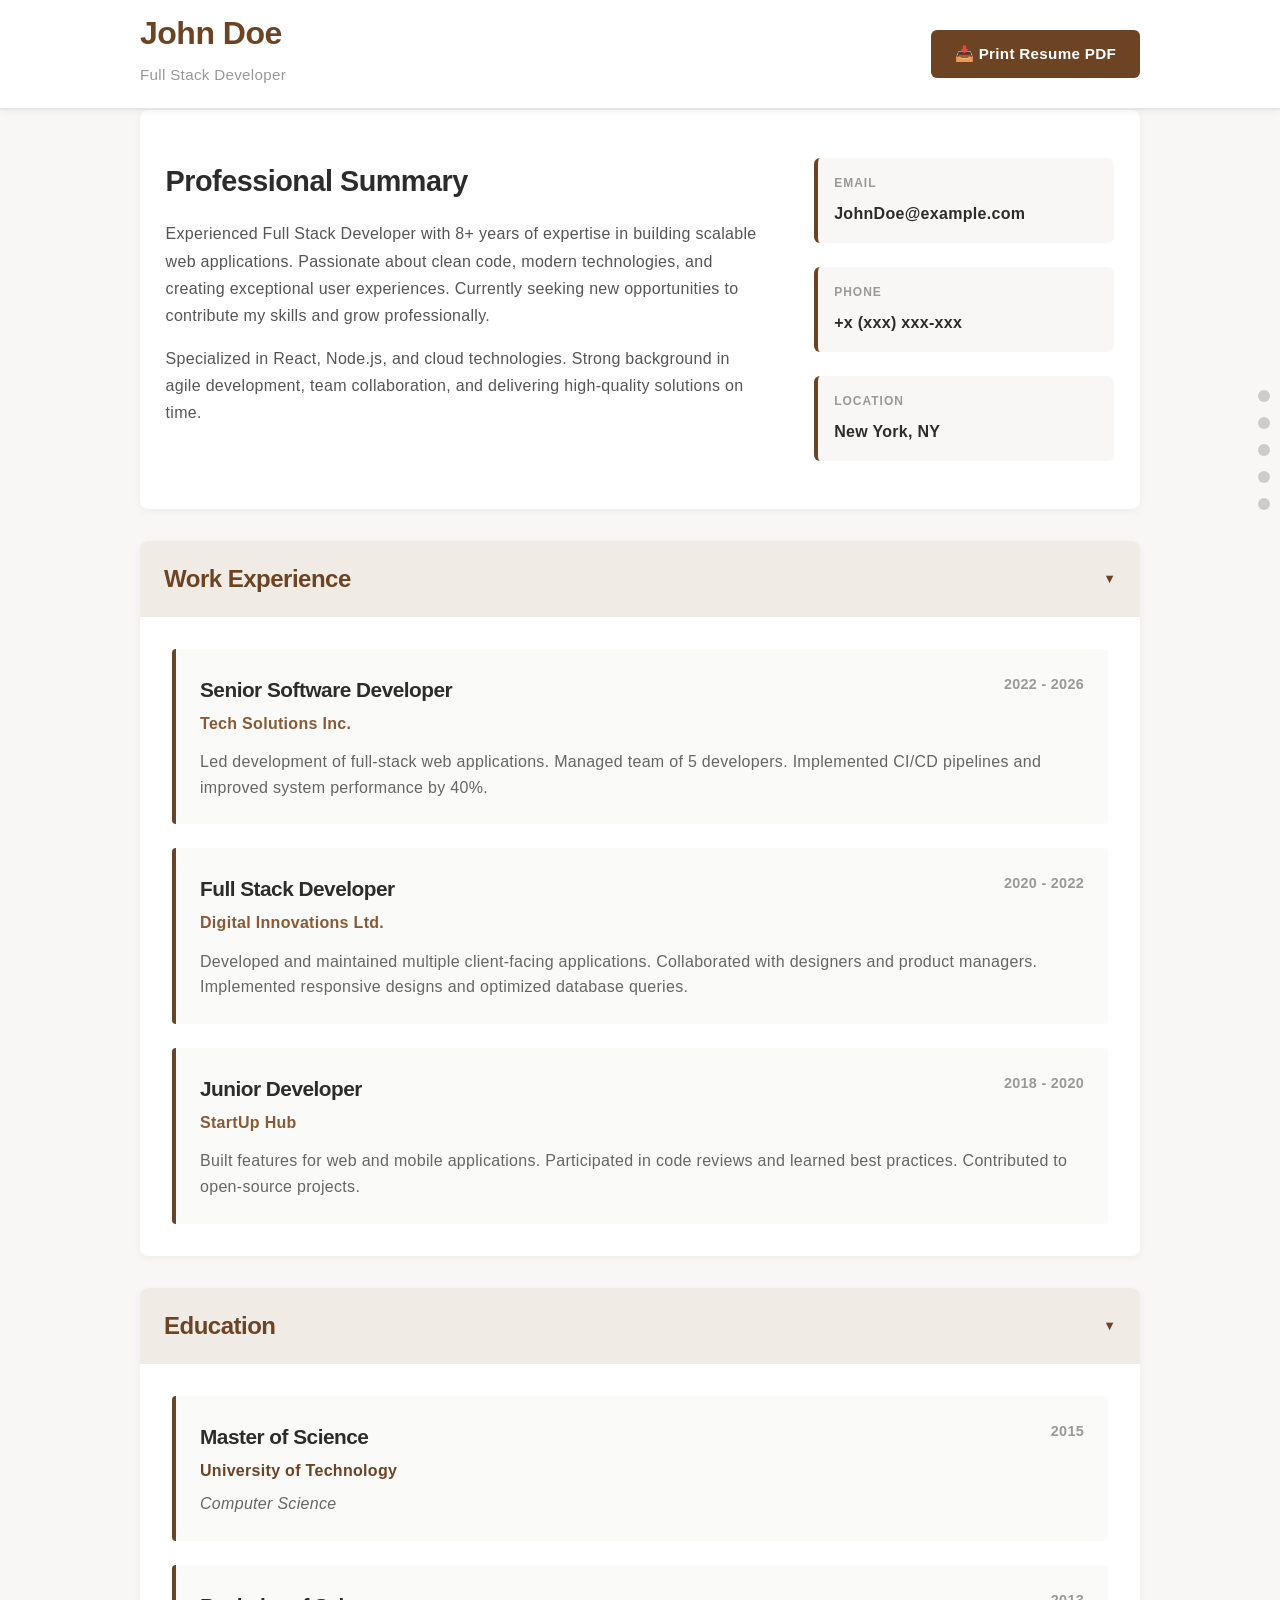
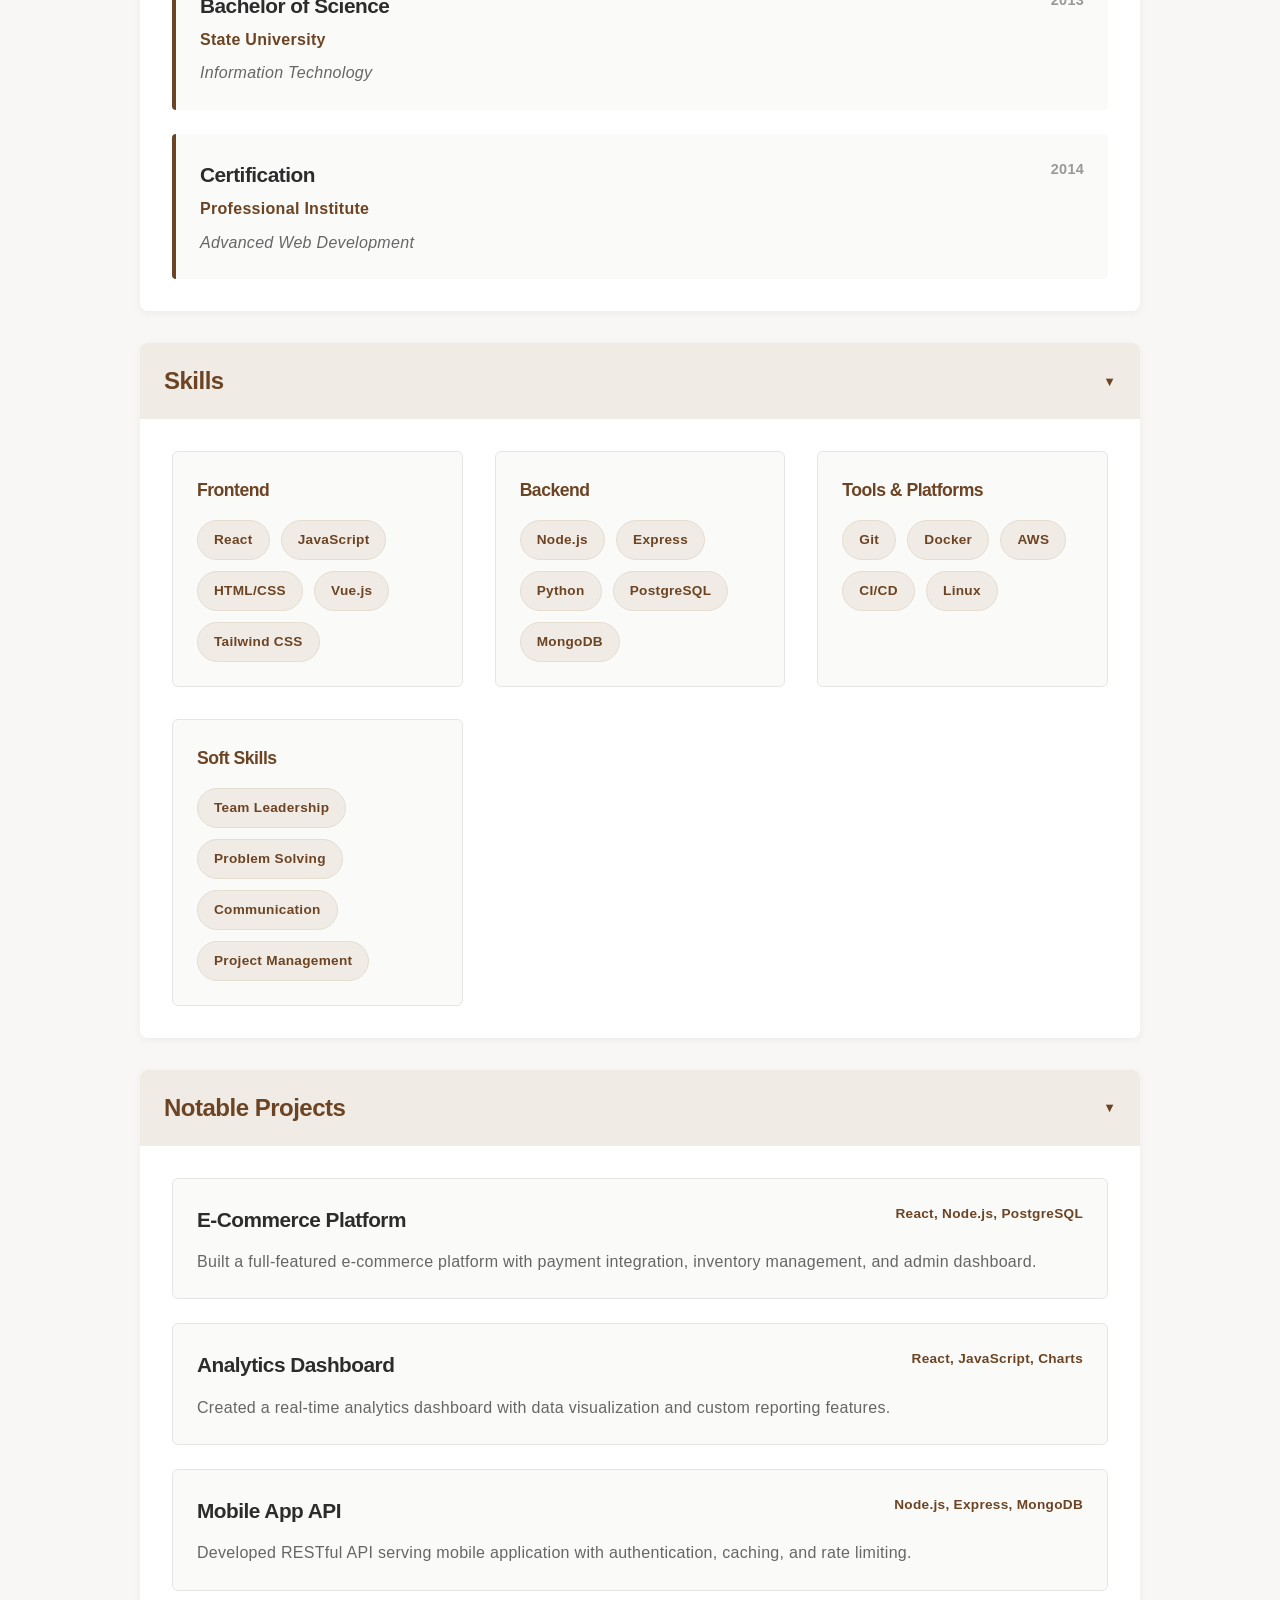
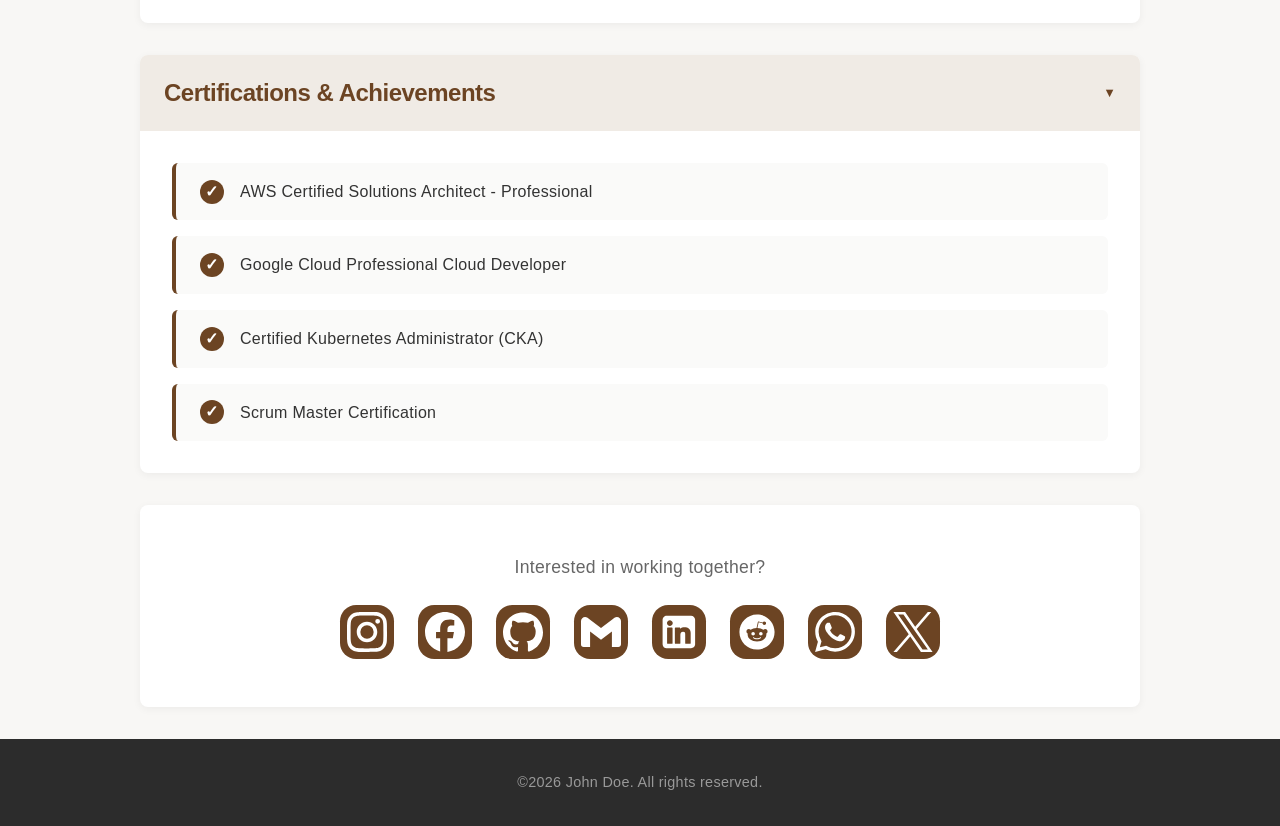
==== portfolio/index.html @ 42bfb852 "a huge changes" ====
<!DOCTYPE html>
<html lang="en">

<head>
    <meta charset="UTF-8">
    <meta name="viewport" content="width=device-width, initial-scale=1.0">
    <meta name="color-scheme" content="light">
    <title></title>
    <link rel="stylesheet" href="portfolio_css.css">
    <script src="portfolio_js.js" defer></script>
</head>

<body>
    <!-- Header/Navigation -->
    <header class="header">
        <div class="container">
            <div class="header-content">
                <div>
                    <h1 class="name"></h1>
                    <p class="title"></p>
                </div>
                <a target="_blank" class="print-btn" style="text-decoration: none;"></a>
            </div>
        </div>
    </header>


    <!-- Main Content -->
    <main class="container">
        <nav class="dot-nav">
            <a href="#experience-section" class="dot" id="experience-dot"
                data-section="experience"><span>Experience</span></a>
            <a href="#education-section" class="dot" id="education-dot"
                data-section="education"><span>Education</span></a>
            <a href="#skills-section" class="dot" id="skills-dot" data-section="skills"><span>Skills</span></a>
            <a href="#projects-section" class="dot" id="projects-dot" data-section="projects"><span>Projects</span></a>
            <a href="#achievements-section" class="dot" id="achievements-dot"
                data-section="achievements"><span>Achievements</span></a>
        </nav>
        <!-- Hero Section -->
        <section class="hero-section" id="hero-section">
            <div class="hero-grid">
                <div class="hero-text">
                    <h2></h2>
                    <p id="hero-section-paragraph-1"></p>
                    <p id="hero-section-paragraph-2"></p>
                </div>
                <div class="contact-info">
                    <div class="contact-item">
                        <span class="contact-label">Email</span>
                        <p class="contact-value" id="email"></p>
                    </div>
                    <div class="contact-item">
                        <span class="contact-label">Phone</span>
                        <p class="contact-value" id="phone"></p>
                    </div>
                    <div class="contact-item">
                        <span class="contact-label">Location</span>
                        <p class="contact-value" id="location"></p>
                    </div>
                </div>
            </div>
        </section>

        <!-- Work Experience Section -->
        <section class="section" id="experience-section">
            <button class="section-header">
                <h2>Work Experience</h2>
                <span class="toggle-icon">▼</span>
            </button>
            <div class="section-content" id="experience-content"></div>
        </section>

        <!-- Education Section -->
        <section class="section" id="education-section">
            <button class="section-header">
                <h2>Education</h2>
                <span class="toggle-icon">▼</span>
            </button>
            <div class="section-content" id="education-content"></div>
        </section>

        <!-- Skills Section -->
        <section class="section" id="skills-section">
            <button class="section-header">
                <h2>Skills</h2>
                <span class="toggle-icon">▼</span>
            </button>
            <div class="section-content">
                <div class="skills-grid"></div>
            </div>
        </section>

        <!-- Projects Section -->
        <section class="section" id="projects-section">
            <button class="section-header">
                <h2>Notable Projects</h2>
                <span class="toggle-icon">▼</span>
            </button>
            <div class="section-content"></div>
        </section>

        <!-- Certifications Section -->
        <section class="section" id="achievements-section">
            <button class="section-header">
                <h2>Certifications & Achievements</h2>
                <span class="toggle-icon">▼</span>
            </button>
            <div class="section-content">
                <div class="certification-list"></div>
            </div>
        </section>

        <!-- Footer CTA -->
        <section class="footer-cta" id="cta-section">
            <p id="cta-paragraph"></p>
            <div id="social-media-logos-container">
                <a id="instagram" target="_blank" rel="noopener noreferrer">
                    <div class="social-media-img"><svg role="img" aria-label="Instagram" viewBox="0 0 24 24"
                            xmlns="http://www.w3.org/2000/svg">
                            <title>Instagram</title>
                            <path
                                d="M7.0301.084c-1.2768.0602-2.1487.264-2.911.5634-.7888.3075-1.4575.72-2.1228 1.3877-.6652.6677-1.075 1.3368-1.3802 2.127-.2954.7638-.4956 1.6365-.552 2.914-.0564 1.2775-.0689 1.6882-.0626 4.947.0062 3.2586.0206 3.6671.0825 4.9473.061 1.2765.264 2.1482.5635 2.9107.308.7889.72 1.4573 1.388 2.1228.6679.6655 1.3365 1.0743 2.1285 1.38.7632.295 1.6361.4961 2.9134.552 1.2773.056 1.6884.069 4.9462.0627 3.2578-.0062 3.668-.0207 4.9478-.0814 1.28-.0607 2.147-.2652 2.9098-.5633.7889-.3086 1.4578-.72 2.1228-1.3881.665-.6682 1.0745-1.3378 1.3795-2.1284.2957-.7632.4966-1.636.552-2.9124.056-1.2809.0692-1.6898.063-4.948-.0063-3.2583-.021-3.6668-.0817-4.9465-.0607-1.2797-.264-2.1487-.5633-2.9117-.3084-.7889-.72-1.4568-1.3876-2.1228C21.2982 1.33 20.628.9208 19.8378.6165 19.074.321 18.2017.1197 16.9244.0645 15.6471.0093 15.236-.005 11.977.0014 8.718.0076 8.31.0215 7.0301.0839m.1402 21.6932c-1.17-.0509-1.8053-.2453-2.2287-.408-.5606-.216-.96-.4771-1.3819-.895-.422-.4178-.6811-.8186-.9-1.378-.1644-.4234-.3624-1.058-.4171-2.228-.0595-1.2645-.072-1.6442-.079-4.848-.007-3.2037.0053-3.583.0607-4.848.05-1.169.2456-1.805.408-2.2282.216-.5613.4762-.96.895-1.3816.4188-.4217.8184-.6814 1.3783-.9003.423-.1651 1.0575-.3614 2.227-.4171 1.2655-.06 1.6447-.072 4.848-.079 3.2033-.007 3.5835.005 4.8495.0608 1.169.0508 1.8053.2445 2.228.408.5608.216.96.4754 1.3816.895.4217.4194.6816.8176.9005 1.3787.1653.4217.3617 1.056.4169 2.2263.0602 1.2655.0739 1.645.0796 4.848.0058 3.203-.0055 3.5834-.061 4.848-.051 1.17-.245 1.8055-.408 2.2294-.216.5604-.4763.96-.8954 1.3814-.419.4215-.8181.6811-1.3783.9-.4224.1649-1.0577.3617-2.2262.4174-1.2656.0595-1.6448.072-4.8493.079-3.2045.007-3.5825-.006-4.848-.0608M16.953 5.5864A1.44 1.44 0 1 0 18.39 4.144a1.44 1.44 0 0 0-1.437 1.4424M5.8385 12.012c.0067 3.4032 2.7706 6.1557 6.173 6.1493 3.4026-.0065 6.157-2.7701 6.1506-6.1733-.0065-3.4032-2.771-6.1565-6.174-6.1498-3.403.0067-6.156 2.771-6.1496 6.1738M8 12.0077a4 4 0 1 1 4.008 3.9921A3.9996 3.9996 0 0 1 8 12.0077" />
                        </svg></div>
                </a>

                <a id="facebook" target="_blank" rel="noopener noreferrer">
                    <div class="social-media-img"><svg role="img" aria-label="Facebook" viewBox="0 0 24 24"
                            xmlns="http://www.w3.org/2000/svg">
                            <title>Facebook</title>
                            <path
                                d="M9.101 23.691v-7.98H6.627v-3.667h2.474v-1.58c0-4.085 1.848-5.978 5.858-5.978.401 0 .955.042 1.468.103a8.68 8.68 0 0 1 1.141.195v3.325a8.623 8.623 0 0 0-.653-.036 26.805 26.805 0 0 0-.733-.009c-.707 0-1.259.096-1.675.309a1.686 1.686 0 0 0-.679.622c-.258.42-.374.995-.374 1.752v1.297h3.919l-.386 2.103-.287 1.564h-3.246v8.245C19.396 23.238 24 18.179 24 12.044c0-6.627-5.373-12-12-12s-12 5.373-12 12c0 5.628 3.874 10.35 9.101 11.647Z" />
                        </svg></div>
                </a>

                <a id="github" target="_blank" rel="noopener noreferrer">
                    <div class="social-media-img"><svg role="img" aria-label="Github" viewBox="0 0 24 24"
                            xmlns="http://www.w3.org/2000/svg">
                            <title>GitHub</title>
                            <path
                                d="M12 .297c-6.63 0-12 5.373-12 12 0 5.303 3.438 9.8 8.205 11.385.6.113.82-.258.82-.577 0-.285-.01-1.04-.015-2.04-3.338.724-4.042-1.61-4.042-1.61C4.422 18.07 3.633 17.7 3.633 17.7c-1.087-.744.084-.729.084-.729 1.205.084 1.838 1.236 1.838 1.236 1.07 1.835 2.809 1.305 3.495.998.108-.776.417-1.305.76-1.605-2.665-.3-5.466-1.332-5.466-5.93 0-1.31.465-2.38 1.235-3.22-.135-.303-.54-1.523.105-3.176 0 0 1.005-.322 3.3 1.23.96-.267 1.98-.399 3-.405 1.02.006 2.04.138 3 .405 2.28-1.552 3.285-1.23 3.285-1.23.645 1.653.24 2.873.12 3.176.765.84 1.23 1.91 1.23 3.22 0 4.61-2.805 5.625-5.475 5.92.42.36.81 1.096.81 2.22 0 1.606-.015 2.896-.015 3.286 0 .315.21.69.825.57C20.565 22.092 24 17.592 24 12.297c0-6.627-5.373-12-12-12" />
                        </svg></div>
                </a>

                <a id="gmail" target="_blank" rel="noopener noreferrer">
                    <div class="social-media-img"><svg role="img" aria-label="Gmail" viewBox="0 0 24 24"
                            xmlns="http://www.w3.org/2000/svg">
                            <title>Gmail</title>
                            <path
                                d="M24 5.457v13.909c0 .904-.732 1.636-1.636 1.636h-3.819V11.73L12 16.64l-6.545-4.91v9.273H1.636A1.636 1.636 0 0 1 0 19.366V5.457c0-2.023 2.309-3.178 3.927-1.964L5.455 4.64 12 9.548l6.545-4.91 1.528-1.145C21.69 2.28 24 3.434 24 5.457z" />
                        </svg></div>
                </a>

                <a id="linkedin" target="_blank" rel="noopener noreferrer">
                    <div class="social-media-img"><svg id="linkedin-logo" role="img" aria-label="Linkedin"
                            viewBox="-5.5 0 32 32" xmlns="http://www.w3.org/2000/svg">
                            <title>linkedin</title>
                            <path
                                d="M0 8.219v15.563c0 1.469 1.156 2.625 2.625 2.625h15.563c0.719 0 1.406-0.344 1.844-0.781 0.469-0.469 0.781-1.063 0.781-1.844v-15.563c0-1.469-1.156-2.625-2.625-2.625h-15.563c-0.781 0-1.375 0.313-1.844 0.781-0.438 0.438-0.781 1.125-0.781 1.844zM2.813 10.281c0-1 0.813-1.875 1.813-1.875 1.031 0 1.875 0.875 1.875 1.875 0 1.031-0.844 1.844-1.875 1.844-1 0-1.813-0.813-1.813-1.844zM7.844 23.125v-9.531c0-0.219 0.219-0.406 0.375-0.406h2.656c0.375 0 0.375 0.438 0.375 0.719 0.75-0.75 1.719-0.938 2.719-0.938 2.438 0 4 1.156 4 3.719v6.438c0 0.219-0.188 0.406-0.375 0.406h-2.75c-0.219 0-0.375-0.219-0.375-0.406v-5.813c0-0.969-0.281-1.5-1.375-1.5-1.375 0-1.719 0.906-1.719 2.125v5.188c0 0.219-0.219 0.406-0.438 0.406h-2.719c-0.156 0-0.375-0.219-0.375-0.406zM2.875 23.125v-9.531c0-0.219 0.219-0.406 0.375-0.406h2.719c0.25 0 0.406 0.156 0.406 0.406v9.531c0 0.219-0.188 0.406-0.406 0.406h-2.719c-0.188 0-0.375-0.219-0.375-0.406z">
                            </path>
                        </svg></div>
                </a>

                <a id="reddit" target="_blank" rel="noopener noreferrer">
                    <div class="social-media-img"><svg role="img" aria-label="Reddit" viewBox="0 0 512 512"
                            xmlns="http://www.w3.org/2000/svg">
                            <title>Reddit</title>
                            <path d="M206.6,300.9c-12.5,0-22.6-10.1-22.6-22.3c0-12.5,10.1-22.6,22.6-22.6c12.3,0,22.3,10.1,22.3,22.6
		                C228.9,290.9,218.8,300.9,206.6,300.9z M481,256c0,124.3-100.7,225-225,225S31,380.3,31,256S131.7,31,256,31S481,131.7,481,256z
		                 M361,218.6c-8.5,0-16.1,3.5-21.6,9.1c-20.3-14.1-47.7-23.1-78.1-24.1l15.8-71l50.3,11.3c0,12.3,10.1,22.3,22.3,22.3
		                c12.5,0,22.6-10.3,22.6-22.6S362.1,121,349.6,121c-8.8,0-16.3,5.3-20.1,12.5l-55.5-12.3c-2.7-0.7-5.5,1.3-6.3,4l-17.3,78.4
		                c-30.1,1.3-57.2,10.3-77.6,24.3c-5.5-5.8-13.3-9.3-21.9-9.3c-31.7,0-42,42.6-13.1,57c-1,4.5-1.5,9.3-1.5,14.1
		                c0,47.7,53.7,86.4,119.8,86.4c66.3,0,120-38.6,120-86.4c0-4.8-0.5-9.8-1.7-14.3C402.9,260.8,392.5,218.6,361,218.6L361,218.6z
		                 M298.5,324c-16.5,16.5-69,16.2-84.9,0c-2-2-5.5-2-7.5,0c-2.3,2.3-2.3,5.8,0,7.8c20.7,20.7,79.2,20.7,100,0c2.3-2,2.3-5.5,0-7.8
		                C304,322,300.5,322,298.5,324z M305.4,256c-12.3,0-22.3,10.1-22.3,22.6c0,12.3,10.1,22.3,22.3,22.3c12.5,0,22.6-10.1,22.6-22.3
		                C328,266.1,318.1,256,305.4,256z" />
                        </svg></div>
                </a>

                <a id="whatsapp" target="_blank" rel="noopener noreferrer">
                    <div class="social-media-img"><svg role="img" aria-label="Whatsapp" viewBox="0 0 24 24"
                            xmlns="http://www.w3.org/2000/svg">
                            <title>WhatsApp</title>
                            <path
                                d="M17.472 14.382c-.297-.149-1.758-.867-2.03-.967-.273-.099-.471-.148-.67.15-.197.297-.767.966-.94 1.164-.173.199-.347.223-.644.075-.297-.15-1.255-.463-2.39-1.475-.883-.788-1.48-1.761-1.653-2.059-.173-.297-.018-.458.13-.606.134-.133.298-.347.446-.52.149-.174.198-.298.298-.497.099-.198.05-.371-.025-.52-.075-.149-.669-1.612-.916-2.207-.242-.579-.487-.5-.669-.51-.173-.008-.371-.01-.57-.01-.198 0-.52.074-.792.372-.272.297-1.04 1.016-1.04 2.479 0 1.462 1.065 2.875 1.213 3.074.149.198 2.096 3.2 5.077 4.487.709.306 1.262.489 1.694.625.712.227 1.36.195 1.871.118.571-.085 1.758-.719 2.006-1.413.248-.694.248-1.289.173-1.413-.074-.124-.272-.198-.57-.347m-5.421 7.403h-.004a9.87 9.87 0 01-5.031-1.378l-.361-.214-3.741.982.998-3.648-.235-.374a9.86 9.86 0 01-1.51-5.26c.001-5.45 4.436-9.884 9.888-9.884 2.64 0 5.122 1.03 6.988 2.898a9.825 9.825 0 012.893 6.994c-.003 5.45-4.437 9.884-9.885 9.884m8.413-18.297A11.815 11.815 0 0012.05 0C5.495 0 .16 5.335.157 11.892c0 2.096.547 4.142 1.588 5.945L.057 24l6.305-1.654a11.882 11.882 0 005.683 1.448h.005c6.554 0 11.89-5.335 11.893-11.893a11.821 11.821 0 00-3.48-8.413Z" />
                        </svg></div>
                </a>

                <a id="x" target="_blank" rel="noopener noreferrer">
                    <div class="social-media-img"><svg role="img" aria-label="X" viewBox="0 0 24 24"
                            xmlns="http://www.w3.org/2000/svg">
                            <title>X</title>
                            <path
                                d="M14.234 10.162 22.977 0h-2.072l-7.591 8.824L7.251 0H.258l9.168 13.343L.258 24H2.33l8.016-9.318L16.749 24h6.993zm-2.837 3.299-.929-1.329L3.076 1.56h3.182l5.965 8.532.929 1.329 7.754 11.09h-3.182z" />
                        </svg></div>
                </a>
            </div>
        </section>
    </main>

    <!-- Footer -->
    <footer class="footer" id="footer">
        <p></p>
    </footer>
</body>

</html>
---- portfolio/portfolio_css.css ----
/* koulla section fih lfo9 "===..." bach n3llam koulla wa7da */
/* ============================================
   1. RESET & BASE STYLES
   ============================================ */

:root {
    --main-color: black;

    --hover-1-color: hsl(from var(--main-color) calc(h + 2) clamp(0, calc(s + 2), 100) clamp(0, calc(l + 8), 100));

    --header-hover-color: hsl(from var(--main-color) calc(h + 5) clamp(0, calc(s - 22), 100) clamp(0, calc(l + 59), 100));

    --items-hover-color: hsl(from var(--main-color) calc(h + 3) clamp(0, calc(s - 22), 100) clamp(0, calc(l + 67), 100));

    --company-names-color: hsl(from var(--main-color) h clamp(0, calc(s - 7), 100) clamp(0, calc(l + 9), 100));

    --section-header-and-skills-tag-color: hsl(from var(--main-color) calc(h + 6) clamp(0, calc(s - 24), 100) clamp(0, calc(l + 64), 100));

    --skill-tag-border-color: hsl(from var(--main-color) calc(h + 7) clamp(0, calc(s - 22), 100) clamp(0, calc(l + 58), 100));

    --text-1-color: #333;
    --text-2-color: #666;
    --text-3-color: #999;
    --dot-color: #ccc;
}

* {
    margin: 0;
    padding: 0;
}

html {
    scroll-behavior: smooth;
}

body {
    font-family: 'Segoe UI', Tahoma, Geneva, Verdana, sans-serif;
    line-height: 1.6;
    color: var(--text-1-color);
    background-color: #f8f7f5;
    letter-spacing: 0.3px;
}

.hidden {
    display: none;
}

/* ============================================
   navigation section
   ============================================ */

.dot-nav {
    position: fixed;
    right: 10px;
    top: 50%;
    transform: translateY(-50%);
    display: flex;
    flex-direction: column;
    gap: 15px;
    z-index: 1000;
}

.dot {
    width: 12px;
    height: 12px;
    background-color: var(--dot-color);
    border-radius: 50%;
    transition: all 0.3s ease;
    position: relative;
}

.dot.active {
    background-color: var(--main-color);
    transform: scale(1.3);
}

.dot.hidden {
    display: none;
}

.dot span {
    position: absolute;
    right: 25px;
    top: 50%;
    transform: translateY(-50%);
    background: var(--main-color);
    color: white;
    padding: 4px 8px;
    border-radius: 4px;
    font-size: 12px;
    opacity: 0;
    pointer-events: none;
    transition: opacity 0.3s;
}

.dot:hover span {
    opacity: 1;
}


/* ============================================
   2. TYPOGRAPHY
   ============================================ */

h1,
h2,
h3,
h4,
h5,
h6 {
    font-weight: 700;
    letter-spacing: -0.5px;
    color: #2c2c2c;
}

h1 {
    font-size: 2.5rem;
    margin-bottom: 0.5rem;
}

h2 {
    font-size: 1.8rem;
    margin-bottom: 1rem;
}

h3 {
    font-size: 1.3rem;
    margin-bottom: 0.5rem;
}

p {
    margin-bottom: 0.8rem;
    color: #555;
}

a {
    text-decoration: none;
    transition: color 0.3s ease;
}

/* ============================================
   3. LAYOUT & CONTAINER
   ============================================ */

.container {
    max-width: 1000px;
    margin: 0 auto;
    padding: 0 2rem;
}


/* ============================================
   4. HEADER
   ============================================ */

.header {
    background-color: var(--section-bg-color);
    border-bottom: 2px solid #e5e5e5;
    padding: 0.5rem 0;
    position: sticky;
    top: 0;
    z-index: 100;
    box-shadow: 0 2px 8px rgba(0, 0, 0, 0.05);
}

.header-content {
    display: flex;
    justify-content: space-between;
    align-items: center;
    gap: 2rem;
}

.name {
    font-size: 2rem;
    color: var(--main-color);
    margin-bottom: 0.25rem;
}

.title {
    font-size: 0.95rem;
    color: var(--text-3-color);
    font-weight: 500;
}

.print-btn {
    padding: 0.75rem 1.5rem;
    background-color: var(--main-color);
    color: #fff;
    border: none;
    border-radius: 6px;
    font-size: 0.95rem;
    font-weight: 600;
    cursor: pointer;
    transition: all 0.3s ease;
    white-space: nowrap;
}

.print-btn:hover {
    background-color: var(--hover-1-color);
    transform: translateY(-2px);
    box-shadow: 0 4px 12px rgba(107, 67, 35, 0.274);
}



/* ============================================
   5. HERO SECTION
   ============================================ */

.hero-section {
    background-color: var(--section-bg-color);
    padding: 3rem .6rem;
    margin-bottom: 2rem;
    border-radius: 8px;
    box-shadow: 0 2px 8px rgba(0, 0, 0, 0.05);
}

.hero-grid {
    display: grid;
    grid-template-columns: 2fr 1fr;
    gap: 3rem;
    padding-right: 1rem;
    padding-left: 1rem;
}

.hero-text p {
    margin-bottom: 1rem;
    line-height: 1.7;
}

.contact-info {
    display: flex;
    flex-direction: column;
    gap: 1.5rem;
}

.contact-item {
    padding: 1rem;
    background-color: #f8f7f5;
    border-radius: 6px;
    border-left: 4px solid var(--main-color);
}

.contact-label {
    display: block;
    font-size: 0.75rem;
    font-weight: 700;
    color: var(--text-3-color);
    text-transform: uppercase;
    letter-spacing: 1px;
    margin-bottom: 0.5rem;
}

.contact-value {
    font-weight: 600;
    color: #2c2c2c;
    margin: 0;
}

/* ============================================
   6. SECTIONS
   ============================================ */

.section {
    background-color: var(--section-bg-color);
    margin-bottom: 2rem;
    border-radius: 8px;
    box-shadow: 0 2px 8px rgba(0, 0, 0, 0.05);
    overflow: hidden;
    scroll-margin-top: 120px;
}

.section-header {
    width: 100%;
    padding: 1.5rem;
    background-color: var(--section-header-and-skills-tag-color);
    border: none;
    cursor: pointer;
    display: flex;
    justify-content: space-between;
    align-items: center;
    transition: all 0.3s ease;
    font-size: 1rem;
}

.section-header:hover {
    background-color: var(--header-hover-color);
}

.section-header h2 {
    margin: 0;
    color: var(--main-color);
    font-size: 1.5rem;
}

.toggle-icon {
    font-size: 0.8rem;
    color: var(--main-color);
    transition: transform 0.3s ease;
}

.section-header.collapsed .toggle-icon {
    transform: rotate(-90deg);
}

.section-content {
    padding: 2rem;
    max-height: 2000px;
    overflow: hidden;
    transition: all 0.3s ease;
}

.section-content.hidden {
    max-height: 0;
    padding: 0 2rem;
    overflow: hidden;
}

/* ============================================
   7. EXPERIENCE ITEMS
   ============================================ */

.experience-item {
    padding: 1.5rem;
    border-left: 4px solid var(--main-color);
    margin-bottom: 1.5rem;
    background-color: #fafaf9;
    border-radius: 4px;
    transition: all 0.3s ease;
}

.experience-item:hover {
    background-color: var(--items-hover-color);
    border-left-color: var(--hover-1-color);
}

.experience-item:last-child {
    margin-bottom: 0;
}

.experience-header {
    display: flex;
    justify-content: space-between;
    align-items: flex-start;
    margin-bottom: 0.8rem;
}

.experience-header h3 {
    margin: 0 0 0.3rem 0;
}

.company {
    color: var(--company-names-color);
    font-weight: 600;
    margin: 0;
}

.duration {
    font-size: 0.9rem;
    color: var(--text-3-color);
    font-weight: 600;
    white-space: nowrap;
}

.description {
    color: var(--text-2-color);
    line-height: 1.6;
    margin: 0;
}

/* ============================================
   8. EDUCATION ITEMS
   ============================================ */

.education-item {
    padding: 1.5rem;
    border-left: 4px solid var(--main-color);
    margin-bottom: 1.5rem;
    background-color: #fafaf9;
    border-radius: 4px;
    transition: all 0.3s ease;
}

.education-item:hover {
    background-color: var(--items-hover-color);
    border-left-color: var(--hover-1-color);
}

.education-item:last-child {
    margin-bottom: 0;
}

.education-header {
    display: flex;
    justify-content: space-between;
    align-items: flex-start;
    margin-bottom: 0.5rem;
}

.education-header h3 {
    margin: 0 0 0.3rem 0;
}

.institution {
    color: var(--main-color);
    font-weight: 600;
    margin: 0;
}

.year {
    font-size: 0.9rem;
    color: var(--text-3-color);
    font-weight: 600;
}

.field {
    color: var(--text-2-color);
    margin: 0;
    font-style: italic;
}

/* ============================================
   9. SKILLS SECTION
   ============================================ */

.skills-grid {
    display: grid;
    grid-template-columns: repeat(auto-fit, minmax(250px, 1fr));
    gap: 2rem;
}

.skill-group {
    padding: 1.5rem;
    background-color: #fafaf9;
    border-radius: 6px;
    border: 1px solid #e5e5e5;
}

.skill-group h3 {
    color: var(--main-color);
    margin-bottom: 1rem;
    font-size: 1.1rem;
}

.skill-tags {
    display: flex;
    flex-wrap: wrap;
    gap: 0.7rem;
}

.skill-tag {
    display: inline-block;
    padding: 0.5rem 1rem;
    background-color: var(--section-header-and-skills-tag-color);
    color: var(--main-color);
    border-radius: 20px;
    font-size: 0.85rem;
    font-weight: 600;
    transition: all 0.3s ease;
    border: 1px solid var(--skill-tag-border-color);
}

.skill-tag:hover {
    background-color: var(--main-color);
    color: #fff;
    transform: translateY(-2px);
}

/* ============================================
   10. PROJECT ITEMS
   ============================================ */

.project-item {
    padding: 1.5rem;
    margin-bottom: 1.5rem;
    background-color: #fafaf9;
    border-radius: 6px;
    border: 1px solid #e5e5e5;
    transition: all 0.3s ease;
}

.project-item:hover {
    box-shadow: 0 4px 12px rgba(107, 68, 35, 0.1);
    border-color: var(--main-color);
}

.project-item:last-child {
    margin-bottom: 0;
}

.project-header {
    display: flex;
    justify-content: space-between;
    align-items: flex-start;
    margin-bottom: 0.8rem;
    gap: 1rem;
}

.project-header h3 {
    margin: 0;
    flex: 1;
}

.project-tech {
    font-size: 0.85rem;
    color: var(--main-color);
    font-weight: 600;
    white-space: nowrap;
}

/* ============================================
   11. CERTIFICATIONS
   ============================================ */

.certification-list {
    display: flex;
    flex-direction: column;
    gap: 1rem;
}

.cert-item {
    padding: 1rem 1.5rem;
    background-color: #fafaf9;
    border-radius: 6px;
    border-left: 4px solid var(--main-color);
    display: flex;
    align-items: center;
    transition: all 0.3s ease;
}

.cert-item:before {
    content: '✓';
    display: inline-block;
    width: 1.5rem;
    height: 1.5rem;
    background-color: var(--main-color);
    color: #fff;
    border-radius: 50%;
    text-align: center;
    line-height: 1.5rem;
    margin-right: 1rem;
    flex-shrink: 0;
    font-weight: bold;
}

.cert-item:hover {
    background-color: var(--items-hover-color);
    transform: translateX(4px);
}

/* ============================================
   12. FOOTER CTA
   ============================================ */

.footer-cta {
    text-align: center;
    padding: 3rem 2rem;
    background-color: var(--section-bg-color);
    border-radius: 8px;
    margin-bottom: 2rem;
    box-shadow: 0 2px 8px rgba(0, 0, 0, 0.05);
}

.footer-cta p {
    font-size: 1.1rem;
    margin-bottom: 1.5rem;
    color: var(--text-2-color);
}

#social-media-logos-container {
    display: flex;
    justify-content: center;
    gap: 1.5rem;
}

.social-media-img {
    display: flex;
    justify-content: center;
    align-items: center;
    border-radius: 30%;
    width: 50px;
    aspect-ratio: 1/1;
    padding: 2px;
    background-color: var(--main-color);
    transition: all 0.3s ease;
}

.social-media-img>svg {
    width: 40px;
    height: 40px;
    fill: white;
}

.social-media-img:hover>svg {
    fill: var(--main-color)
}

.social-media-img:hover {
    background-color: white;
    transform: translateY(-2px);
}

#linkedin-logo {
    height: 100%;
    width: 100%;
}

/* ============================================
   13. FOOTER
   ============================================ */

.footer {
    background-color: #2c2c2c;
    color: var(--text-3-color);
    text-align: center;
    padding: 2rem;
    font-size: 0.9rem;
}

.footer p {
    margin: 0;
    color: var(--text-3-color);
}

/* ============================================
   14. PRINT STYLES
   ============================================ */

@media print {
    .print-btn {
        display: none !important;
    }
}

/* ============================================
   15. RESPONSIVE DESIGN
   ============================================ */

@media (max-width: 768px) {
    h1 {
        font-size: 1.8rem;
    }

    h2 {
        font-size: 1.4rem;
    }

    h3 {
        font-size: 1.1rem;
    }

    .section-header {
        padding: 1.2rem;
    }

    .section-content {
        padding: 1.5rem;
    }

    .skills-grid {
        grid-template-columns: 1fr;
    }

    .project-header {
        flex-direction: column;
    }

    .project-tech {
        white-space: normal;
    }

    .container {
        padding: 0 1rem;
    }

    .header-content {
        flex-direction: column;
        align-items: start;
        gap: 1rem;
    }

    .name {
        font-size: 1.5rem;
    }

    .print-btn {
        width: 60%;
        align-self: end;
        text-align: center;
    }

    .hero-grid {
        grid-template-columns: 1fr;
        gap: 2rem;
    }

    .hero-section {
        padding: 2rem 0;
    }

    .section {
        scroll-margin-top: 165px;
    }

    .experience-header {
        flex-direction: column;
        gap: 0.5rem;
    }

    .duration {
        font-size: 0.85rem;
    }
}

@media (max-width: 480px) {
    .container {
        padding: 0 1rem;
    }

    h1 {
        font-size: 1.5rem;
    }

    h2 {
        font-size: 1.2rem;
    }

    .header-content {
        gap: 0.5rem;
    }

    .name {
        font-size: 1.3rem;
    }

    .title {
        font-size: 0.85rem;
    }

    .print-btn {
        padding: 0.6rem 1rem;
        font-size: 0.85rem;
    }

    .hero-section {
        padding: 1.5rem 0;
    }

    .section {
        margin-bottom: 1rem;
    }

    .section-header {
        padding: 1rem;
    }

    .section-content {
        padding: 1rem;
    }

    .experience-item,
    .education-item,
    .project-item {
        padding: 1rem;
    }

    .footer-cta {
        padding: 2rem 1rem;
    }
}
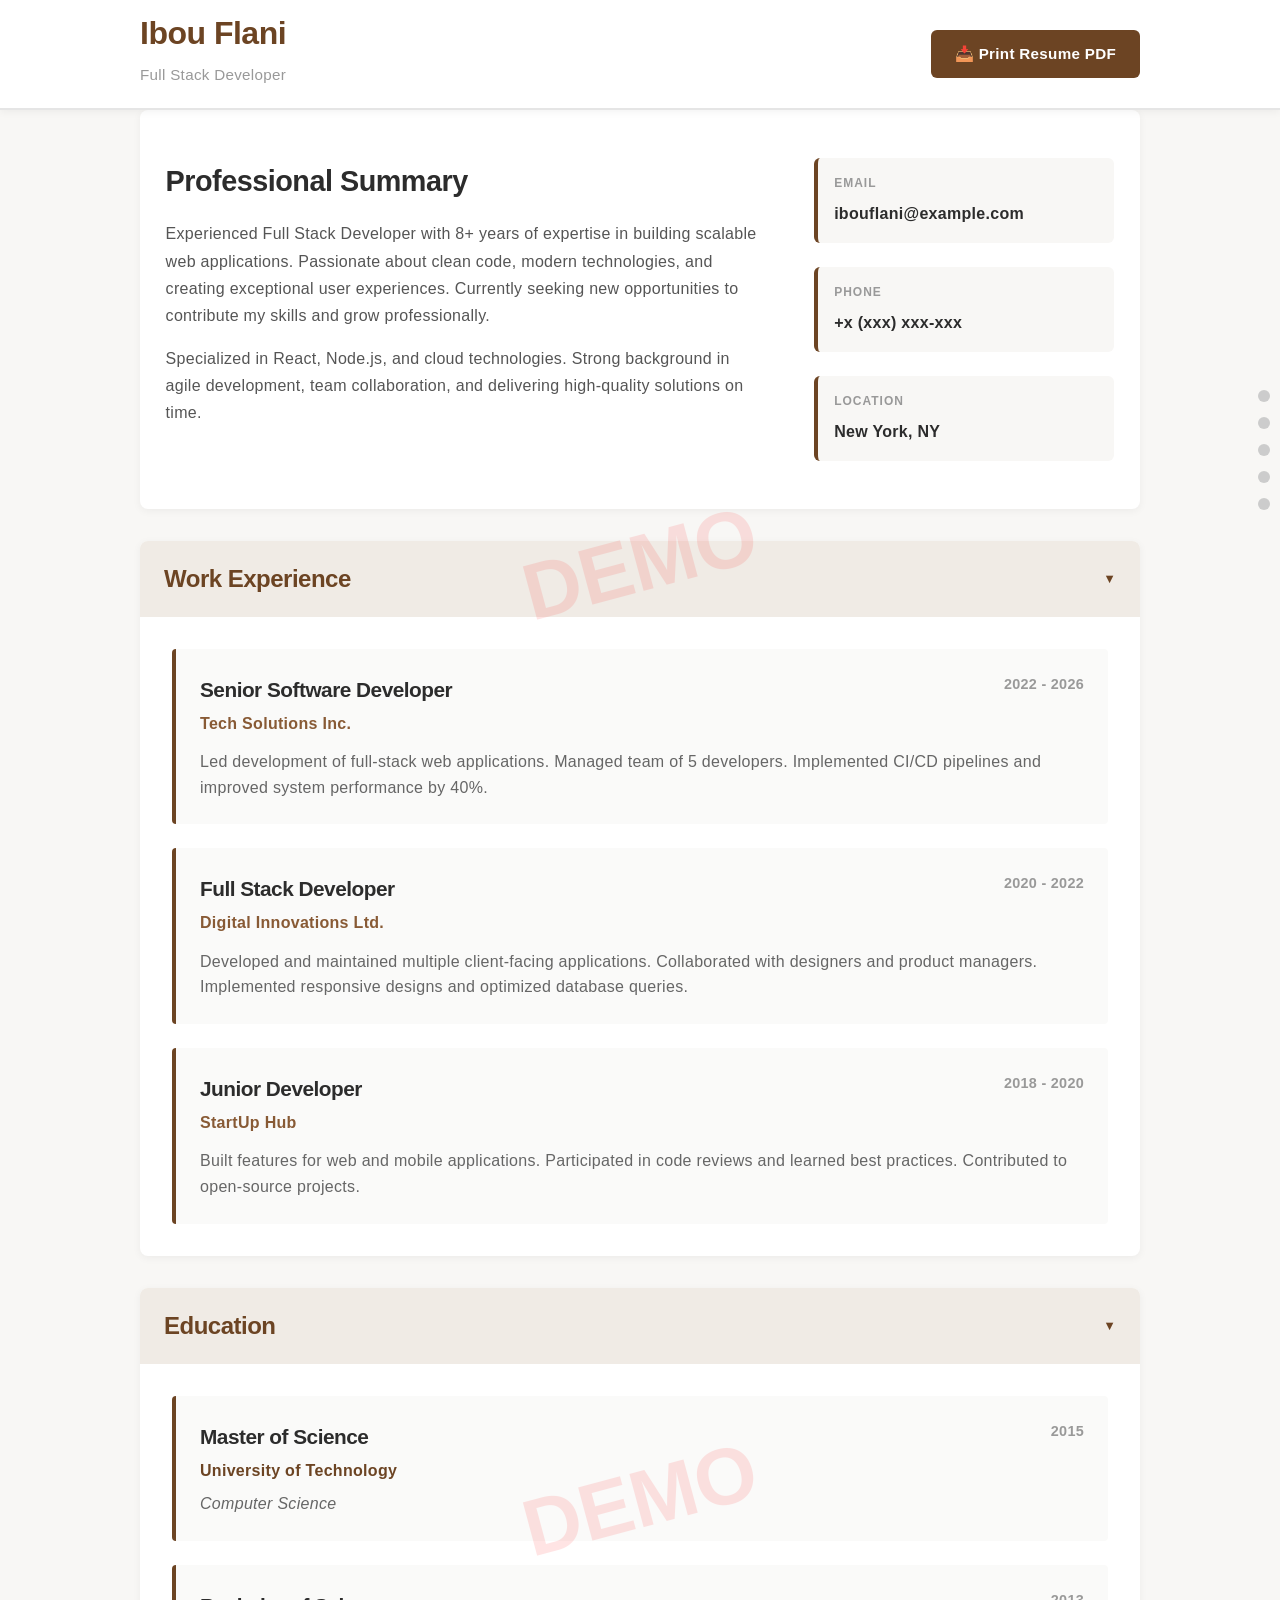
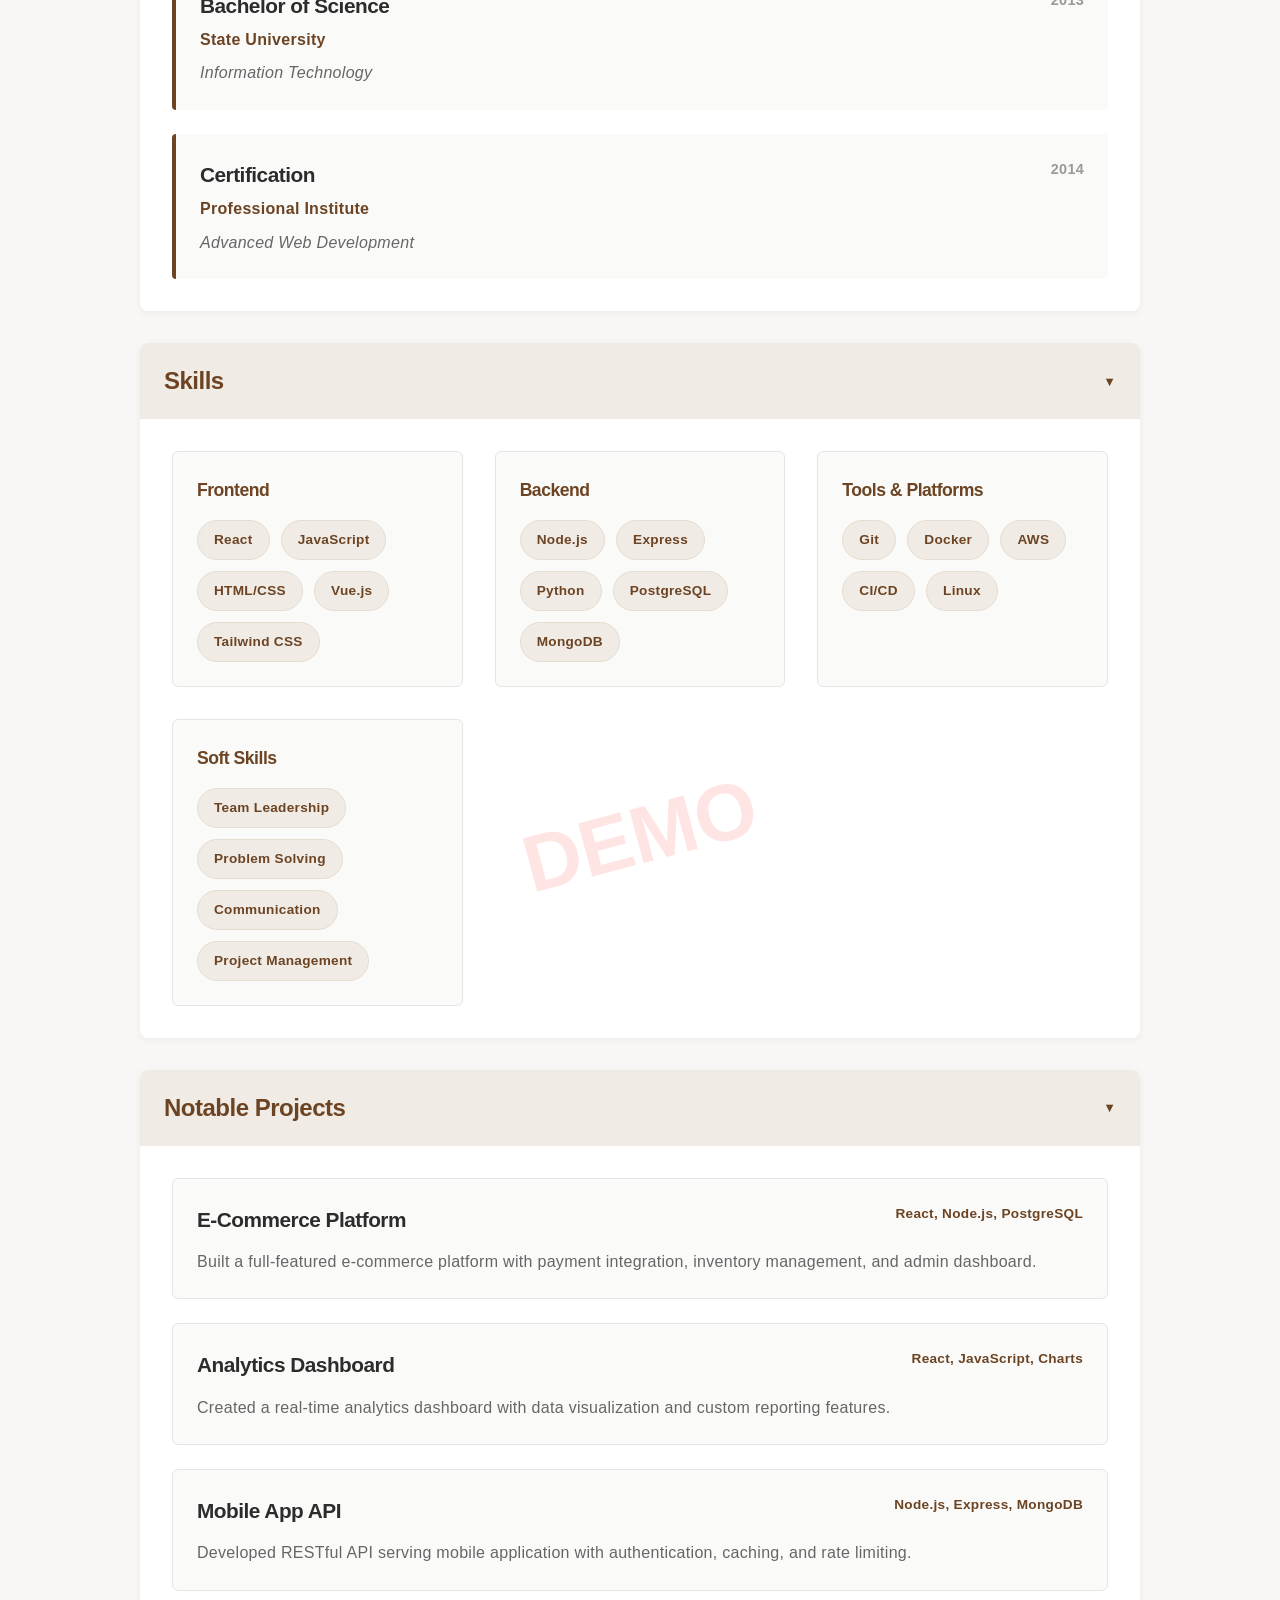
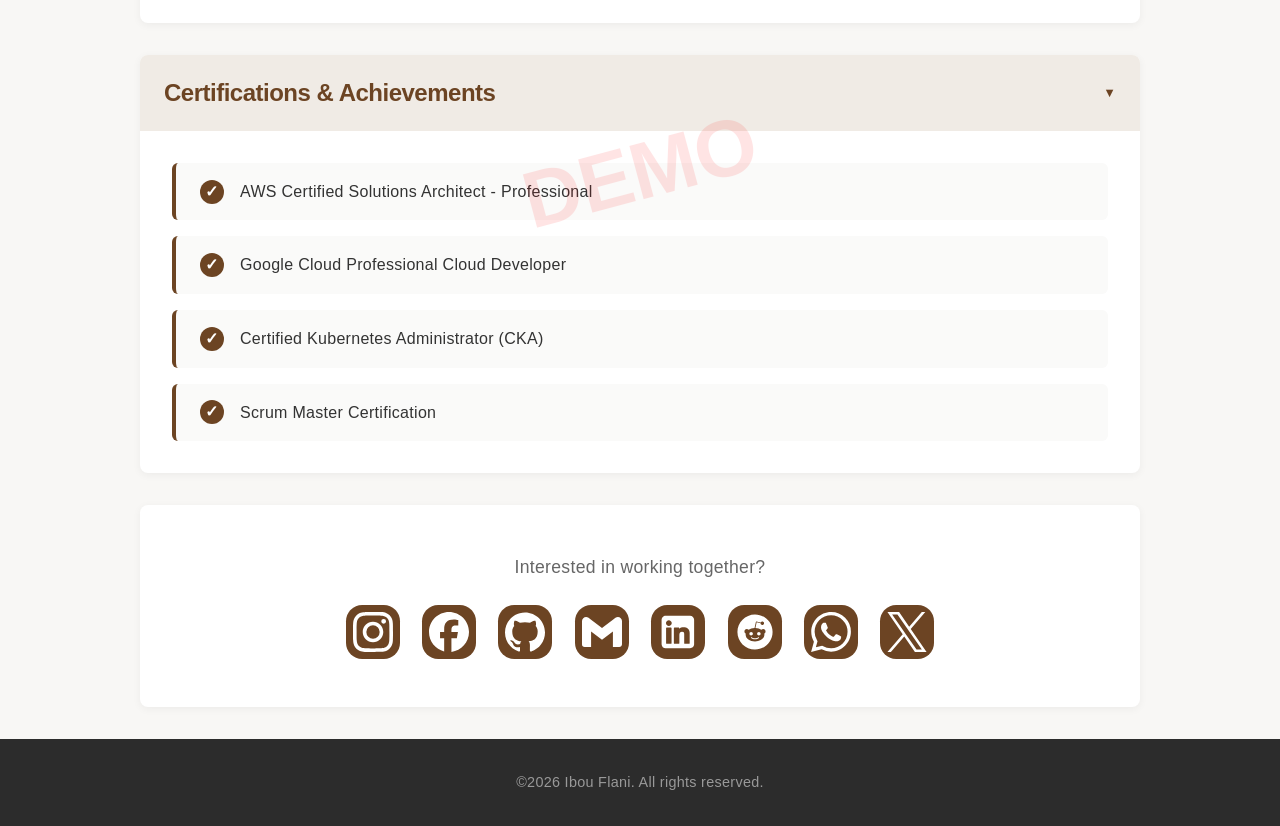
==== commit 650563a2: "demo + no inspect + smya ou pdf mbadlin" ====
--- a/portfolio/index.html
+++ b/portfolio/index.html
@@ -1,6 +1,6 @@
 <!DOCTYPE html>
 <html lang="en">
-
+<!-- Copyright 2026 ibou1. All Rights Reserved. -->
 <head>
     <meta charset="UTF-8">
     <meta name="viewport" content="width=device-width, initial-scale=1.0">
@@ -8,6 +8,9 @@
     <title></title>
     <link rel="stylesheet" href="portfolio_css.css">
     <script src="portfolio_js.js" defer></script>
+
+    <script defer src="https://cloud.umami.is/script.js" data-website-id="bc6e9193-2734-402d-8d8f-b336a22b0d8c"></script>
+
 </head>
 
 <body>
@@ -19,10 +22,17 @@
                     <h1 class="name"></h1>
                     <p class="title"></p>
                 </div>
-                <a target="_blank" class="print-btn" style="text-decoration: none;"></a>
+                <a target="_blank" class="print-btn" style="text-decoration: none;" data-umami-event="pdf-btn"></a>
             </div>
         </div>
     </header>
+
+<div id="demo-div">
+    <h1>DEMO</h1>
+    <h1>DEMO</h1>
+    <h1>DEMO</h1>
+    <h1>DEMO</h1>
+</div>
 
 
     <!-- Main Content -->
@@ -204,4 +214,17 @@
     </footer>
 </body>
 
-</html>+</html>
+
+
+
+
+
+
+
+
+
+
+
+
+<!-- Copyright 2026 ibou1. All Rights Reserved. -->
--- a/portfolio/portfolio_css.css
+++ b/portfolio/portfolio_css.css
@@ -1,7 +1,27 @@
-/* koulla section fih lfo9 "===..." bach n3llam koulla wa7da */
 /* ============================================
    1. RESET & BASE STYLES
    ============================================ */
+   
+#demo-div {
+    position: absolute;
+    width: 100%;
+    left: 50%;
+    top: 500px;
+    transform: translateX(-50%);
+    display: grid;
+    row-gap: 50rem;
+    z-index: 10;
+    pointer-events: none;
+    justify-content: center;
+    overflow: hidden;
+}
+
+#demo-div h1 {
+    color: red;
+    opacity: 0.1;
+    font-size: 5rem;
+    transform: rotate(-15deg);
+}
 
 :root {
     --main-color: black;
@@ -316,6 +336,15 @@
     overflow: hidden;
 }
 
+
+
+
+/* Copyright 2026 ibou1. All Rights Reserved. */
+
+
+
+
+
 /* ============================================
    7. EXPERIENCE ITEMS
    ============================================ */
@@ -569,8 +598,9 @@
 
 #social-media-logos-container {
     display: flex;
+    flex-wrap: wrap;
     justify-content: center;
-    gap: 1.5rem;
+    gap: 1.4rem;
 }
 
 .social-media-img {
@@ -767,4 +797,11 @@
     .footer-cta {
         padding: 2rem 1rem;
     }
-}+}
+
+
+
+
+
+
+/* Copyright 2026 ibou1. All Rights Reserved. */
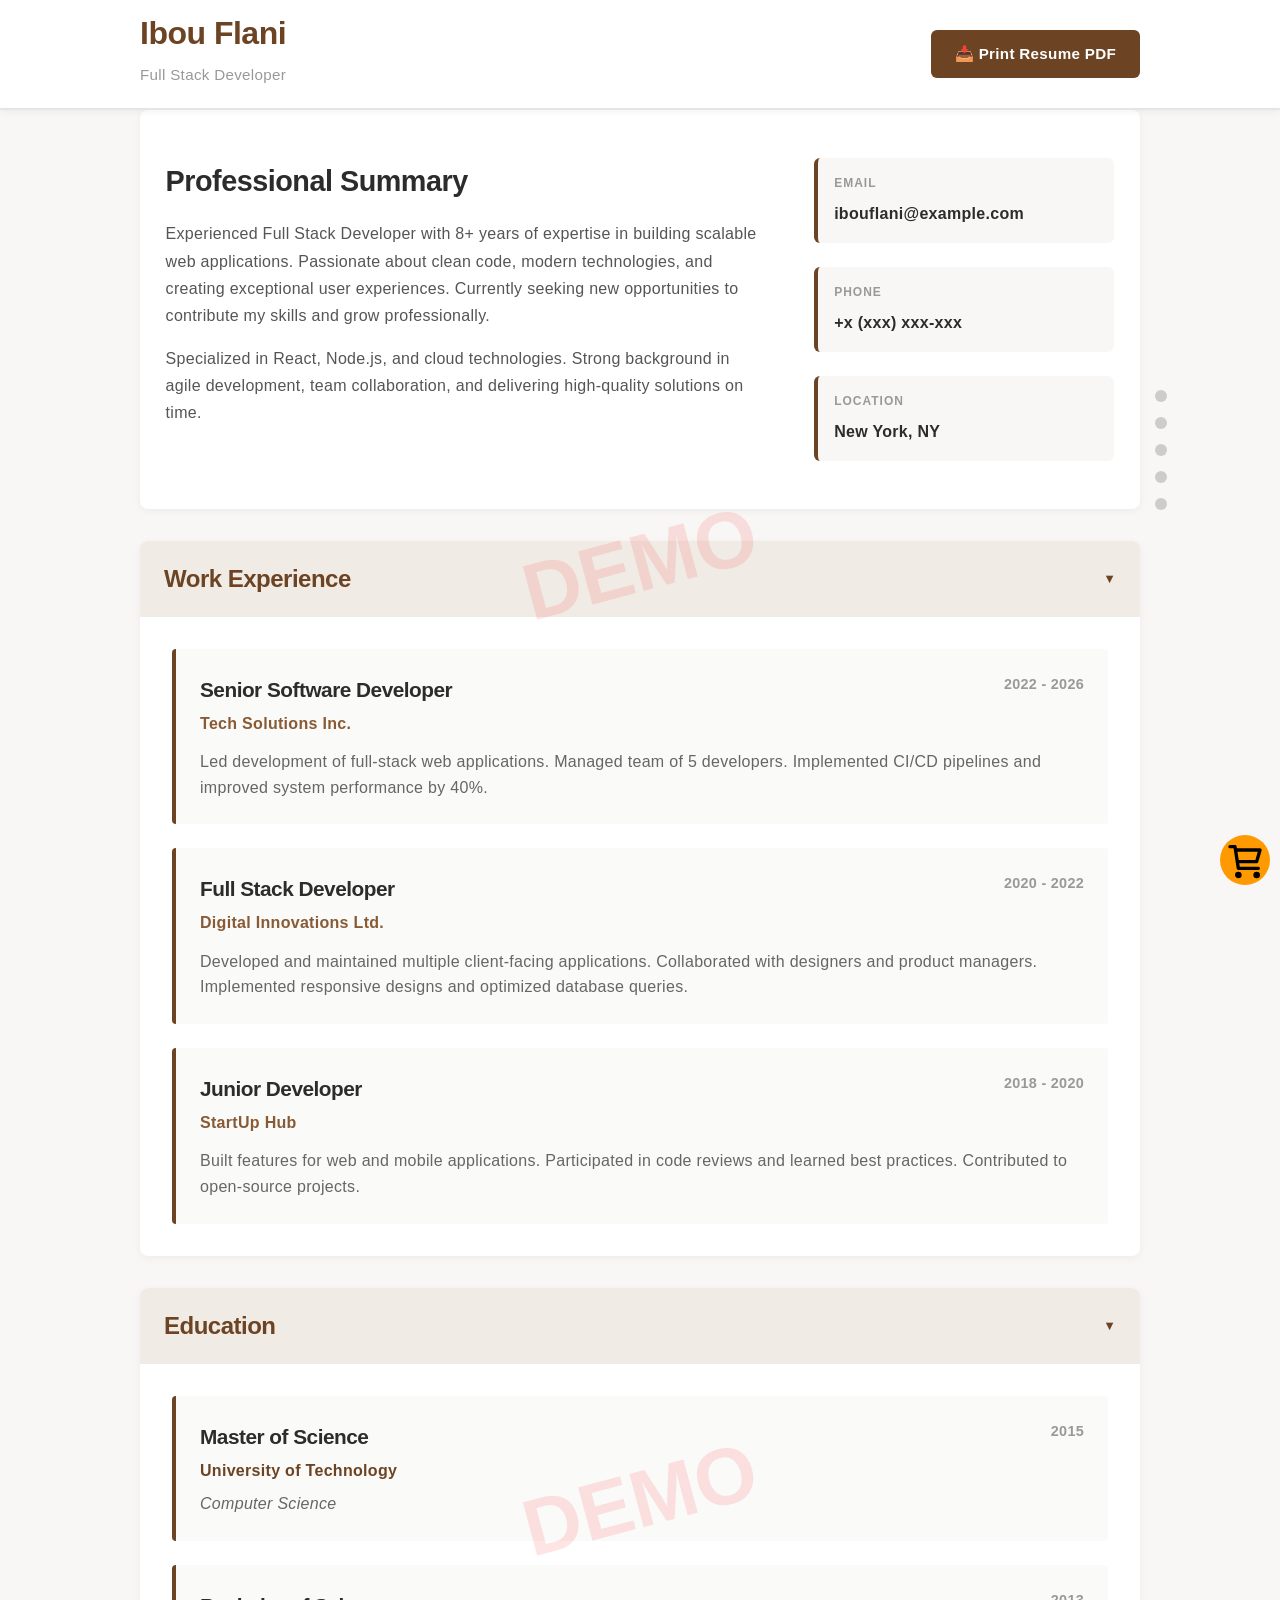
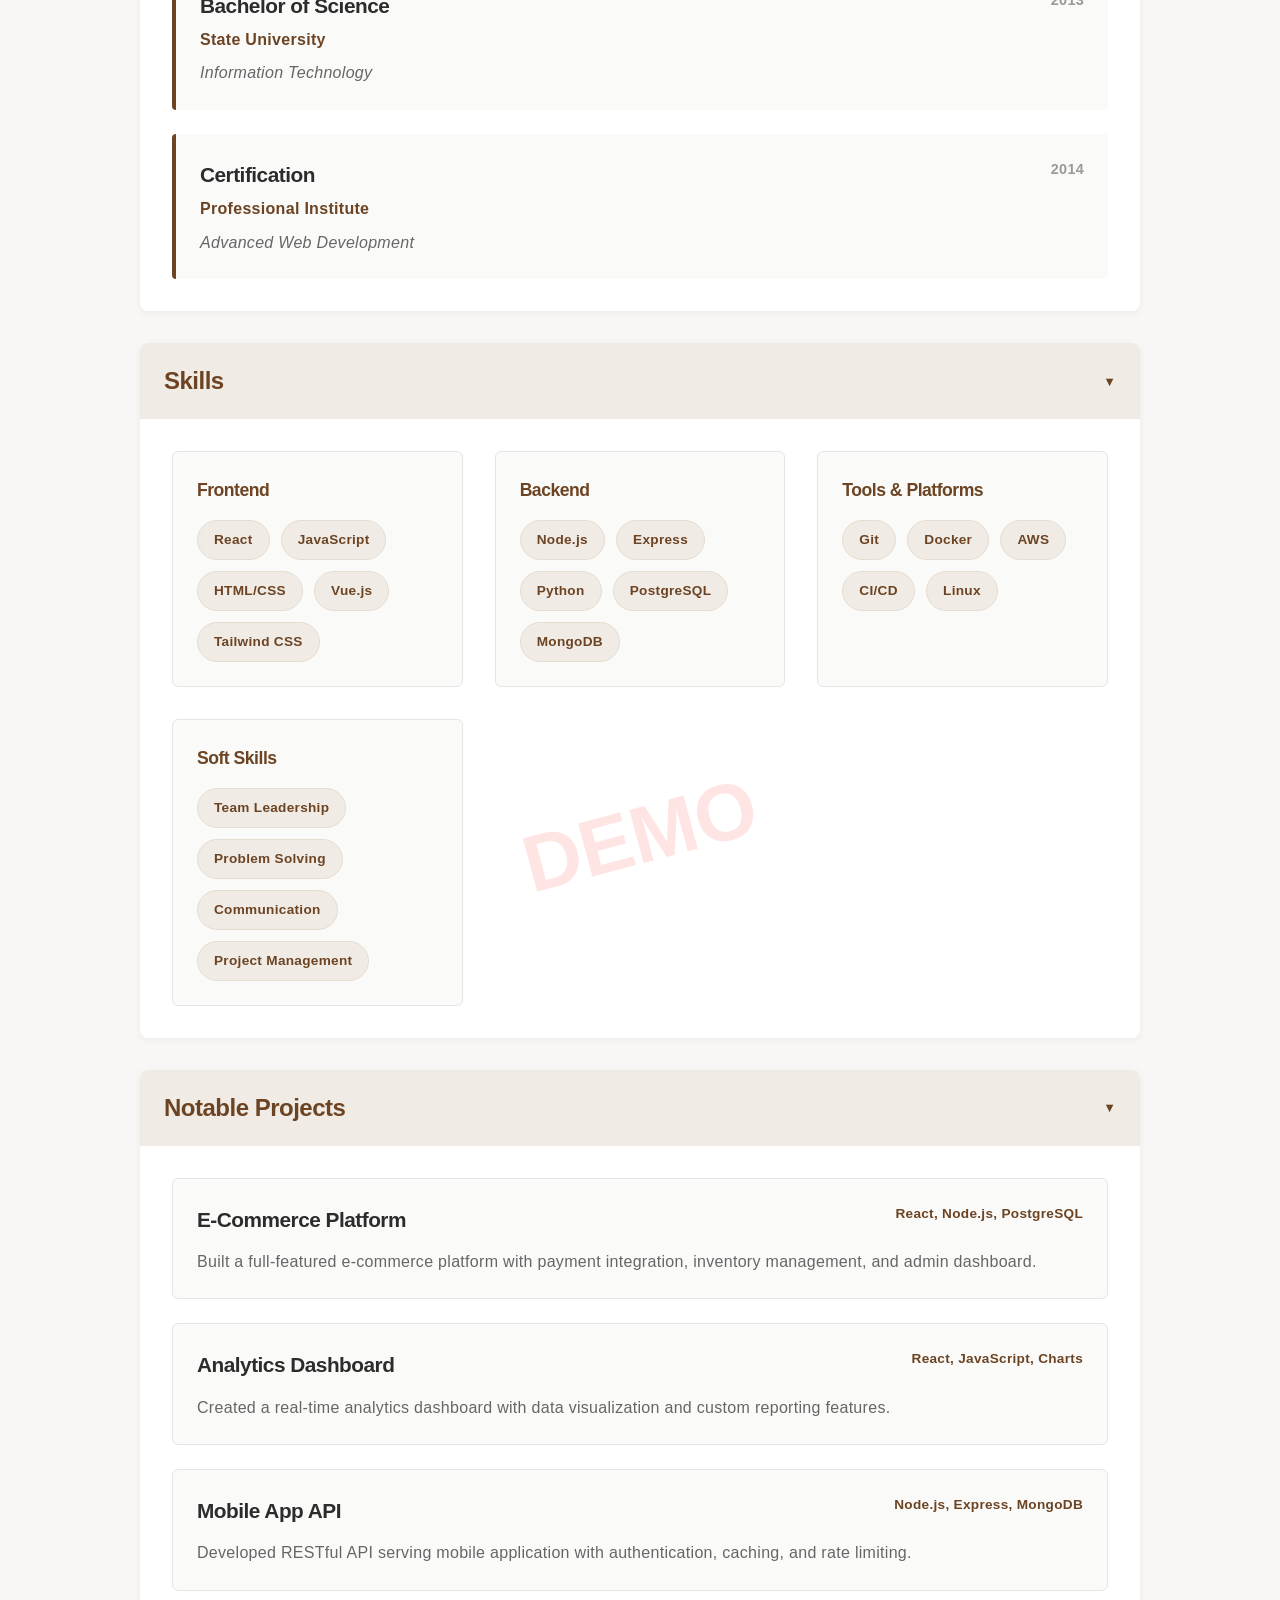
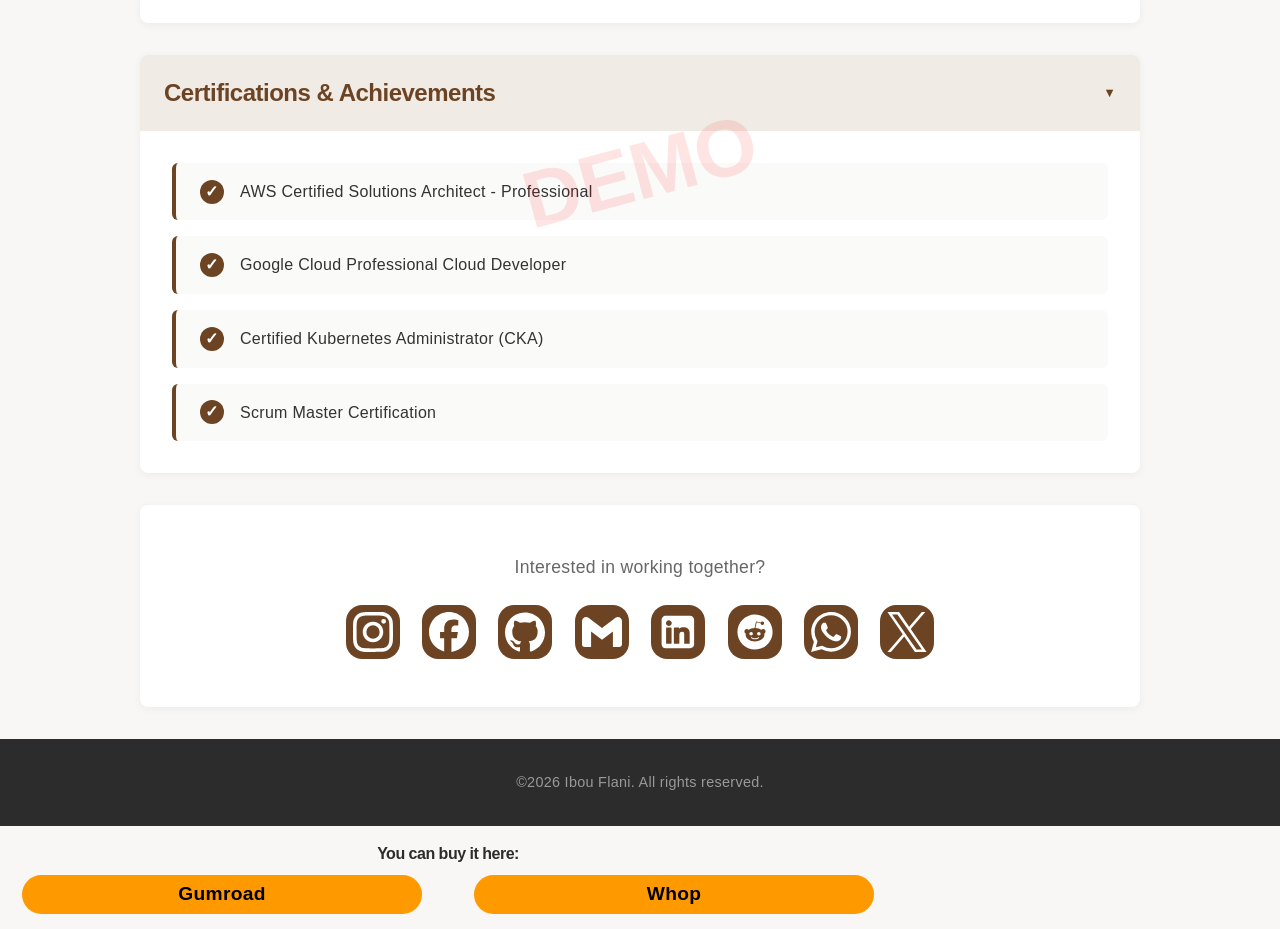
==== commit 9a3dc0a4: "adding cart" ====
--- a/portfolio/index.html
+++ b/portfolio/index.html
@@ -9,11 +9,20 @@
     <link rel="stylesheet" href="portfolio_css.css">
     <script src="portfolio_js.js" defer></script>
 
-    <script defer src="https://cloud.umami.is/script.js" data-website-id="bc6e9193-2734-402d-8d8f-b336a22b0d8c"></script>
+    <!--<script defer src="https://cloud.umami.is/script.js" data-website-id="bc6e9193-2734-402d-8d8f-b336a22b0d8c"></script>-->
 
 </head>
 
 <body>
+
+    <div id="cart">
+        <svg viewBox="0 -1 24 24" width="40px" height="40px" fill="none" xmlns="http://www.w3.org/2000/svg"><g id="SVGRepo_bgCarrier" stroke-width="0"></g><g id="SVGRepo_tracerCarrier" stroke-linecap="round" stroke-linejoin="round"></g><g id="SVGRepo_iconCarrier"> <path d="M6.29977 5H21L19 12H7.37671M20 16H8L6 3H3M9 20C9 20.5523 8.55228 21 8 21C7.44772 21 7 20.5523 7 20C7 19.4477 7.44772 19 8 19C8.55228 19 9 19.4477 9 20ZM20 20C20 20.5523 19.5523 21 19 21C18.4477 21 18 20.5523 18 20C18 19.4477 18.4477 19 19 19C19.5523 19 20 19.4477 20 20Z" stroke="#000000" stroke-width="2" stroke-linecap="round" stroke-linejoin="round"></path> </g></svg>
+    </div>
+    <div id="cart-content" style="display: none;">
+        <a href="https://ibou1.gumroad.com/l/portfolio" target="_blank" class="buy-btn">Gumroad</a>
+        <a href="https://whop.com/ibouone/portfolio-template-1" target="_blank" id="whop" class="buy-btn">Whop</a>
+    </div>
+
     <!-- Header/Navigation -->
     <header class="header">
         <div class="container">
@@ -212,6 +221,11 @@
     <footer class="footer" id="footer">
         <p></p>
     </footer>
+    <section id="links">
+        <h4>You can buy it here:</h4>
+        <a href="https://ibou1.gumroad.com/l/portfolio" target="_blank" id="gumroad-link" class="buy-btn">Gumroad</a>
+        <a href="https://whop.com/ibouone/portfolio-template-1" target="_blank" id="whop" class="buy-btn">Whop</a>
+    </section>
 </body>
 
 </html>
--- a/portfolio/portfolio_css.css
+++ b/portfolio/portfolio_css.css
@@ -71,13 +71,21 @@
 
 .dot-nav {
     position: fixed;
-    right: 10px;
     top: 50%;
+    left: calc(50% + 515px);
+    transform: translateX(-50%);
     transform: translateY(-50%);
     display: flex;
     flex-direction: column;
     gap: 15px;
     z-index: 1000;
+}
+
+@media (max-width: 1100px) {
+    .dot-nav {
+        left: auto;
+        right: 10px; /* Snap to the screen edge if the window is too small */
+    }
 }
 
 .dot {
@@ -173,6 +181,118 @@
    4. HEADER
    ============================================ */
 
+#cart {
+    position: fixed;
+    justify-items: center;
+    align-items: center;
+    height: 40px;
+    width: 40px;
+    bottom: 15px;
+    right: 10px;
+    padding: 5px;
+    border-radius: 100%;
+    background: #ff9900;
+    z-index: 1000;
+    transition: all 0.5s ease;
+    animation: in 1s ease-in-out, play 1s infinite; 
+}
+
+#cart > svg {
+    transition: all 0.5s ease;
+    animation: in 1s ease-in-out;
+}
+
+@keyframes play {
+    0% {
+        transform: translateY(0);
+    }
+    50% {
+        transform: translateY(-5px);
+    }
+    100% {
+        transform: translateY(0);
+    }
+}
+
+@keyframes in {
+    0%, 80% {
+        opacity: 0;
+        visibility: hidden;
+    }
+    100% {
+        opacity: 1;
+        visibility: visible;
+    }
+}
+
+#cart-content {
+    position: fixed;
+    display: grid;
+    grid-template-columns: 1fr;
+    gap: .5rem;
+    width: 150px;
+    bottom: 60px;
+    right: -10px;
+    padding: 1rem;
+    border-radius: 8px;
+    text-align: center;
+    z-index: 1000;
+    animation: slideUp 0.5s ease;
+}
+
+.buy-btn{
+    transition: all 0.5s ease;
+}
+
+#cart-content .buy-btn:hover {
+    transform: translateX(-5px);
+}
+
+#cart-content.hidden {
+    display: none;
+}
+
+@keyframes slideUp {
+    from {
+        bottom: 0px;
+        opacity: 0;
+    }
+    to {
+        bottom: 60px;
+        opacity: 1;
+    }
+}
+
+#links {
+    display: grid;
+    grid-template-columns: 1fr 1fr;
+    gap: .5rem;
+    justify-self: center;
+    width: 70%;
+    margin-top: 15px;
+    margin-bottom: 15px;
+    border-radius: 20px;
+    text-align: center;
+}
+
+#links h4{
+    grid-column: span 2;
+}
+
+.buy-btn {
+    padding-top: 0.25rem;
+    padding-bottom: 0.25rem;
+    background-color: #ff9900;
+    color: #000000;
+    justify-self: center;
+    border: none;
+    border-radius: 50px;
+    font-size: 1.2rem;
+    font-weight: 600;
+    cursor: pointer;
+    width: 90%;
+}
+
 .header {
     background-color: var(--section-bg-color);
     border-bottom: 2px solid #e5e5e5;
@@ -740,6 +860,10 @@
     .duration {
         font-size: 0.85rem;
     }
+
+    .dot {
+    display: none;
+    }
 }
 
 @media (max-width: 480px) {
